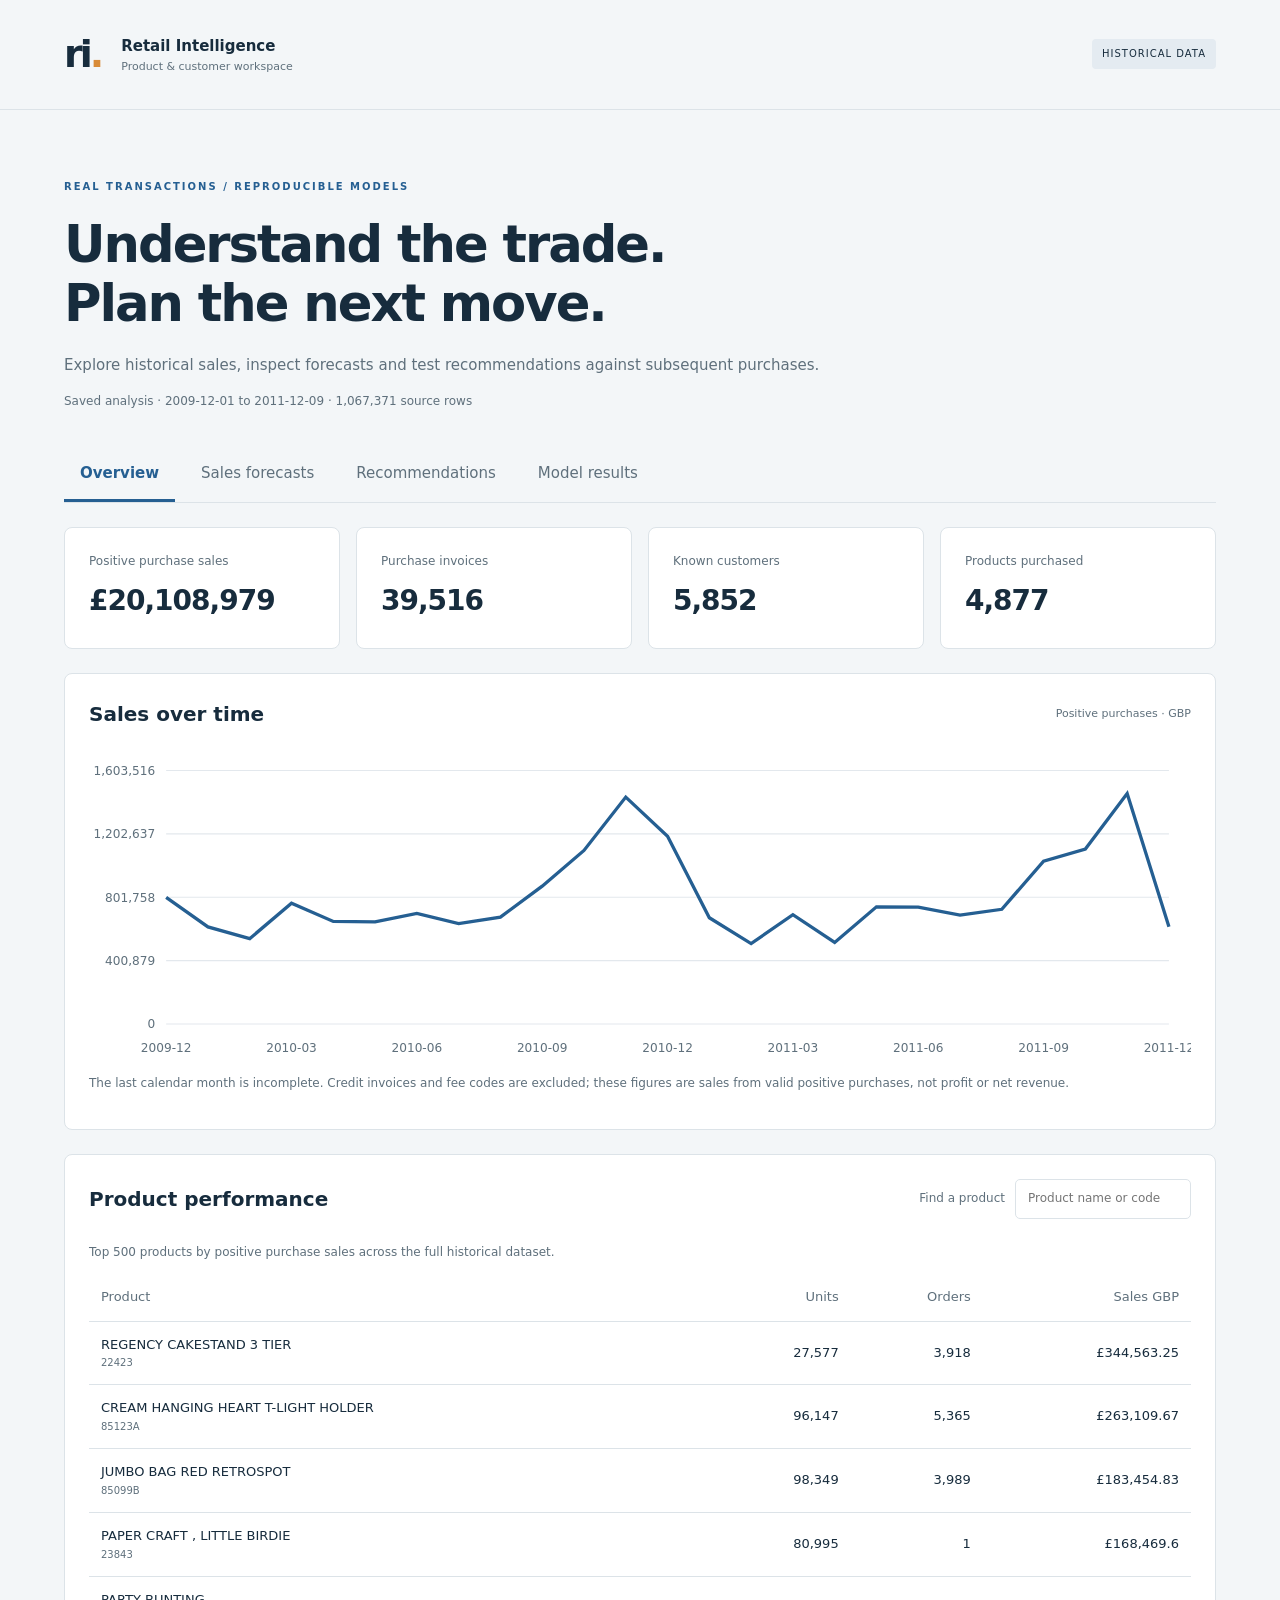
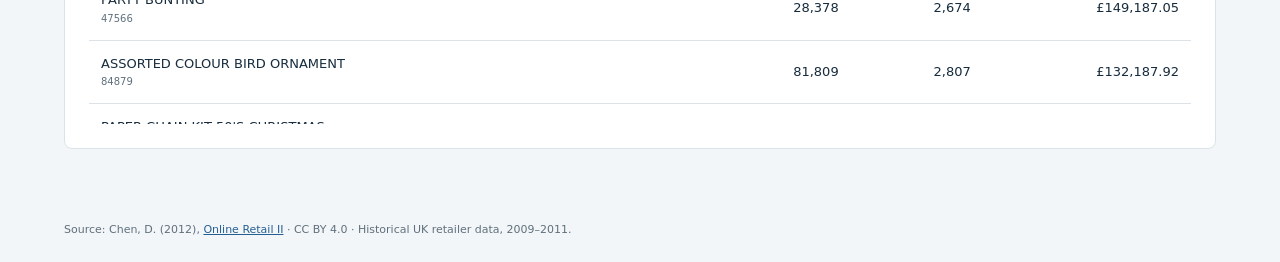
==== retail-intelligence/web/index.html @ d8e41e5b "Add Retail Intelligence source and aggregate dashboard; exclude models and customer examples" ====
<!doctype html>
<html lang="en">
<head>
  <meta charset="utf-8">
  <meta name="viewport" content="width=device-width, initial-scale=1">
  <title>Retail Intelligence</title>
  <link rel="stylesheet" href="assets/style.css">
  <script type="module" src="assets/app.js"></script>
</head>
<body>
  <header>
    <a class="brand" href="#">ri<span>.</span></a>
    <div><strong>Retail Intelligence</strong><small>Product & customer workspace</small></div>
    <span class="badge">HISTORICAL DATA</span>
  </header>
  <main>
    <section class="intro">
      <p class="eyebrow">REAL TRANSACTIONS / REPRODUCIBLE MODELS</p>
      <h1>Understand the trade.<br>Plan the next move.</h1>
      <p>Explore historical sales, inspect forecasts and test recommendations against subsequent purchases.</p>
      <p id="status" role="status">Loading saved analysis…</p>
    </section>
    <nav aria-label="Dashboard sections">
      <button data-tab="overview" aria-pressed="true">Overview</button>
      <button data-tab="forecast" aria-pressed="false">Sales forecasts</button>
      <button data-tab="customers" aria-pressed="false">Recommendations</button>
      <button data-tab="models" aria-pressed="false">Model results</button>
    </nav>
    <section id="overview" class="tab">
      <div id="metrics" class="metrics"></div>
      <article class="panel"><div class="panel-title"><h2>Sales over time</h2><span>Positive purchases · GBP</span></div><div id="sales-chart"></div><p class="note">The last calendar month is incomplete. Credit invoices and fee codes are excluded; these figures are sales from valid positive purchases, not profit or net revenue.</p></article>
      <article class="panel"><div class="panel-title"><h2>Product performance</h2><label>Find a product <input id="search" type="search" placeholder="Product name or code"></label></div><p class="note">Top 500 products by positive purchase sales across the full historical dataset.</p><div class="table-wrap"><table><thead><tr><th>Product</th><th>Units</th><th>Orders</th><th>Sales GBP</th></tr></thead><tbody id="products"></tbody></table></div></article>
    </section>
    <section id="forecast" class="tab" hidden>
      <article class="panel"><div class="panel-title"><div><h2>Four weeks ahead</h2><p id="forecast-scope" class="note"></p></div><label>Product <select id="product"></select></label></div><div id="forecast-chart"></div><div class="legend"><span>● Actual</span><span>━ Selected model</span><span>┄ Baseline</span></div><p class="note">This chart shows untouched holdout results. All four predictions were made from one origin. No uncertainty intervals have been calibrated yet.</p><div id="future"></div></article>
    </section>
    <section id="customers" class="tab" hidden>
      <article class="panel"><div class="panel-title"><div><h2>Next-product discovery</h2><p id="recommendation-scope" class="note"></p></div><label>Customer alias <select id="customer"></select></label></div><p class="note">Anonymised aliases for 200 historical customers. Previously purchased products are excluded. This is an offline historical experiment.</p><div id="recommendations" class="product-grid"></div><div id="customer-note" class="note"></div></article>
    </section>
    <section id="models" class="tab" hidden>
      <article class="panel"><h2>Forecast validation</h2><p class="note">Model selection uses validation MAE. Only the selected model is evaluated on the final test period, alongside the baseline.</p><div id="forecast-results"></div></article>
      <article class="panel"><h2>Recommendation evaluation</h2><div id="recommendation-results"></div></article>
      <article class="panel"><h2>Data quality</h2><div id="audit"></div></article>
    </section>
  </main>
  <footer>Source: Chen, D. (2012), <a href="https://doi.org/10.24432/C5CG6D">Online Retail II</a> · CC BY 4.0 · Historical UK retailer data, 2009–2011.</footer>
  <noscript>Enable JavaScript to explore the saved results.</noscript>
</body>
</html>
---- retail-intelligence/web/assets/style.css ----
:root {
  --ink: #172c3d;
  --muted: #5f707c;
  --blue: #255f92;
  --line: #dce3e8;
  --paper: #f3f6f8;
}

* {
  box-sizing: border-box;
}

body {
  margin: 0;
  background: var(--paper);
  color: var(--ink);
  font: 15px/1.6 system-ui, sans-serif;
}

header,
main,
footer {
  max-width: 1320px;
  margin: auto;
  padding: 24px 5%;
}

header {
  display: flex;
  align-items: center;
  gap: 20px;
  border-bottom: 1px solid var(--line);
}

.brand {
  font-size: 38px;
  font-weight: 800;
  letter-spacing: -3px;
  text-decoration: none;
  color: var(--ink);
}

.brand span {
  color: #d88b38;
}

small {
  display: block;
  color: var(--muted);
  font-size: 11px;
}

.badge {
  margin-left: auto;
  font-size: 10px;
  letter-spacing: 1px;
  padding: 7px 10px;
  background: #e4ebf1;
  border-radius: 4px;
}

.intro {
  padding: 35px 0 24px;
  max-width: 800px;
}

.eyebrow {
  font-size: 10px;
  letter-spacing: 2px;
  color: var(--blue);
  font-weight: 700;
}

h1 {
  font-size: clamp(32px, 4vw, 52px);
  line-height: 1.15;
  letter-spacing: -2px;
  margin: 20px 0;
}

h2 {
  font-size: 20px;
  margin: 0;
}

p {
  color: var(--muted);
}

nav {
  display: flex;
  gap: 10px;
  border-bottom: 1px solid var(--line);
  margin-bottom: 24px;
  overflow-x: auto;
}

button,
input,
select {
  font: inherit;
}

button {
  border: 0;
  background: transparent;
  color: var(--muted);
  padding: 14px 16px;
  cursor: pointer;
  white-space: nowrap;
  border-bottom: 3px solid transparent;
}

button[aria-pressed=true] {
  color: var(--blue);
  border-color: var(--blue);
  font-weight: 600;
}

.metrics {
  display: grid;
  grid-template-columns: repeat(4, 1fr);
  gap: 16px;
  margin-bottom: 24px;
}

.metric,
.panel {
  background: white;
  border: 1px solid var(--line);
  border-radius: 8px;
  padding: 24px;
}

.metric span {
  display: block;
  color: var(--muted);
  font-size: 12px;
}

.metric strong {
  display: block;
  font-size: 28px;
  letter-spacing: -1px;
  margin-top: 8px;
}

.panel {
  margin-bottom: 24px;
}

.panel-title {
  display: flex;
  align-items: center;
  justify-content: space-between;
  gap: 24px;
  margin-bottom: 24px;
}

.panel-title>span {
  font-size: 11px;
  color: var(--muted);
}

label {
  font-size: 12px;
  color: var(--muted);
  display: flex;
  align-items: center;
  gap: 10px;
}

input,
select {
  padding: 9px 12px;
  border: 1px solid var(--line);
  border-radius: 5px;
  max-width: 300px;
  background: white;
  color: var(--ink);
}

.note {
  font-size: 12px;
  color: var(--muted);
}

svg {
  width: 100%;
  display: block;
}

svg text {
  font-size: 11px;
  fill: var(--muted);
}

.table-wrap {
  overflow: auto;
  max-height: 450px;
}

table {
  width: 100%;
  border-collapse: collapse;
  font-size: 13px;
}

th,
td {
  text-align: right;
  padding: 13px 12px;
  border-bottom: 1px solid var(--line);
  font-variant-numeric: tabular-nums;
}

th:first-child,
td:first-child {
  text-align: left;
}

th {
  color: var(--muted);
  font-weight: 500;
}

td small {
  font-size: 10px;
}

.product-grid {
  display: grid;
  grid-template-columns: repeat(3, 1fr);
  gap: 15px;
}

.product-card {
  border: 1px solid var(--line);
  border-radius: 6px;
  padding: 18px;
}

.product-card .rank {
  color: var(--blue);
  font-size: 12px;
}

.product-card h3 {
  font-size: 14px;
  margin: 10px 0;
}

.match {
  color: #27704d;
  font-size: 11px;
}

.legend {
  display: flex;
  gap: 25px;
  color: var(--blue);
  font-size: 12px;
}

#status {
  font-size: 12px;
}

footer {
  font-size: 11px;
  color: var(--muted);
}

a {
  color: var(--blue);
}

:focus-visible {
  outline: 3px solid #cc8d37;
  outline-offset: 3px;
}

[hidden] {
  display: none !important;
}

@media (max-width: 760px) {
  .metrics {
    grid-template-columns: 1fr 1fr;
  }

  .product-grid {
    grid-template-columns: 1fr 1fr;
  }

  .panel-title {
    align-items: start;
    flex-direction: column;
  }

  label {
    flex-wrap: wrap;
  }

  input,
  select {
    max-width: 100%;
  }

  .badge {
    display: none;
  }

  .panel {
    padding: 18px;
  }
}

@media (max-width: 450px) {
  .product-grid {
    grid-template-columns: 1fr;
  }

  .metric strong {
    font-size: 23px;
  }
}
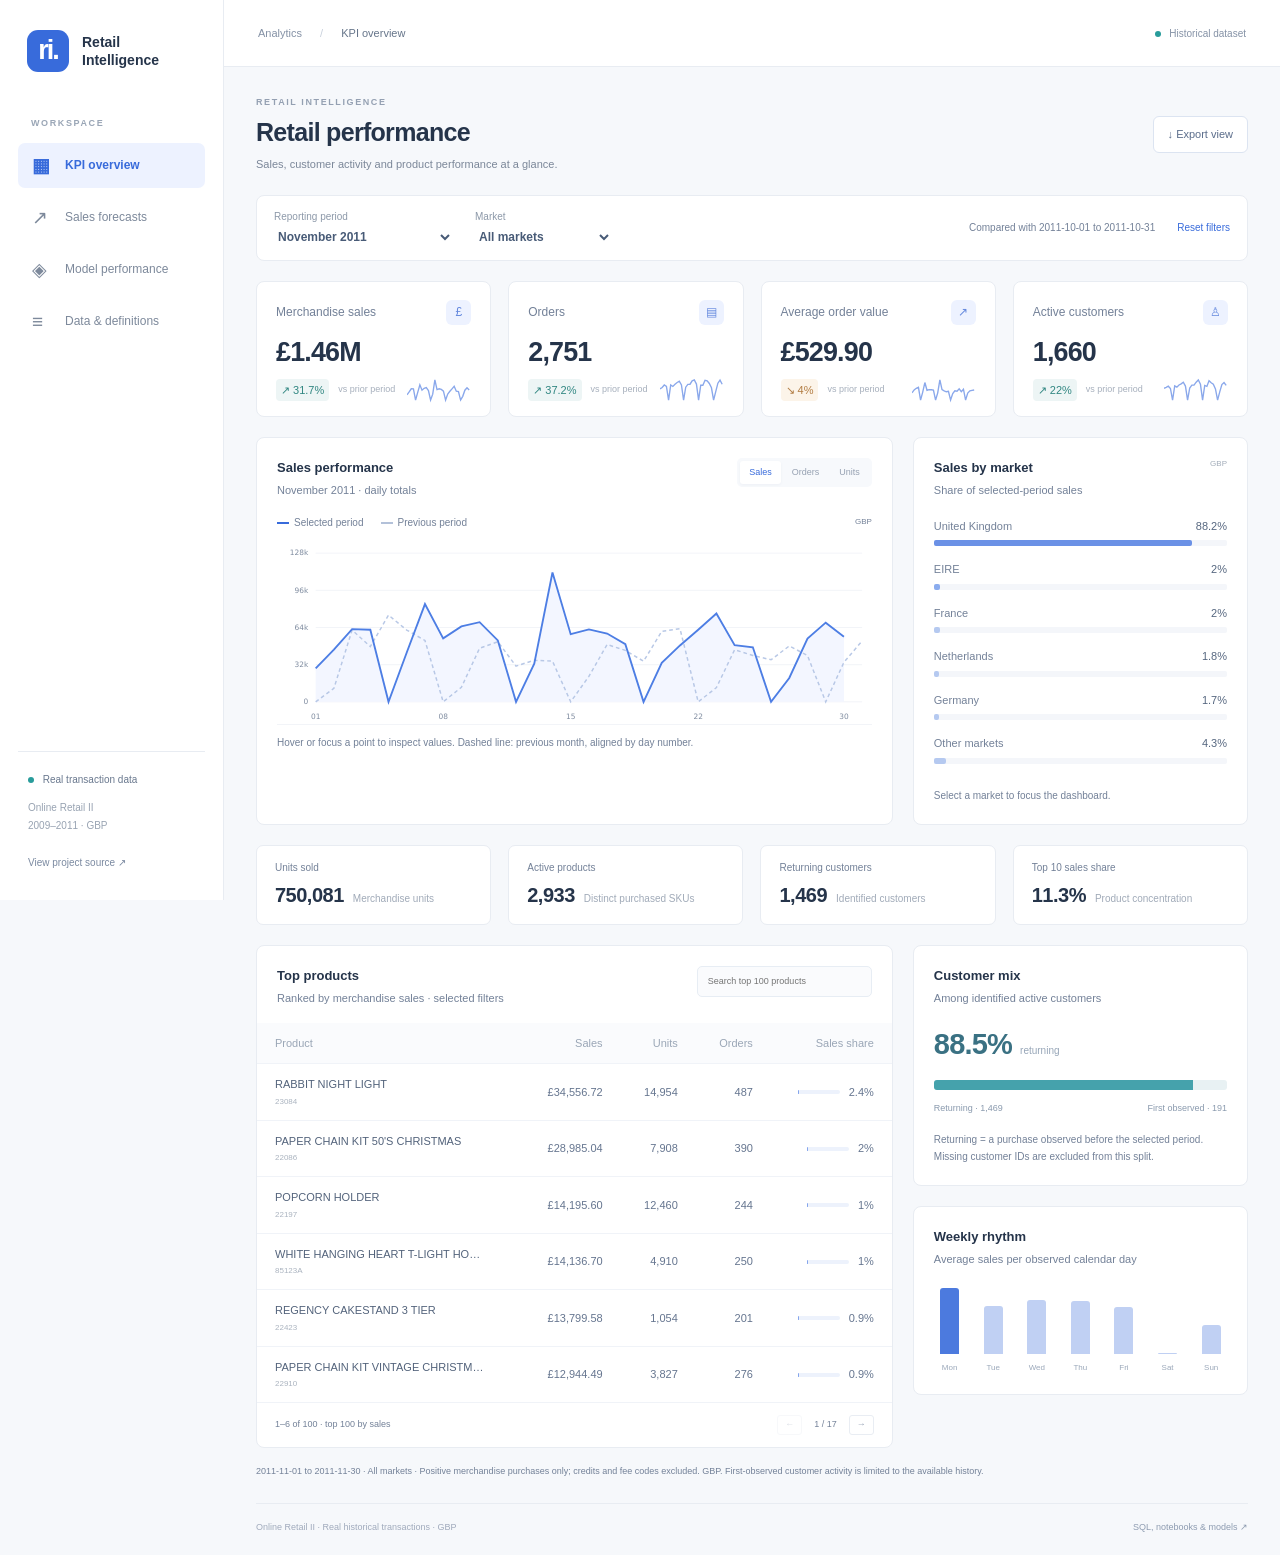
==== commit b61e0ee9: "Redesign retail dashboard around KPIs and filtered period comparisons" ====
--- a/retail-intelligence/web/index.html
+++ b/retail-intelligence/web/index.html
@@ -3,47 +3,46 @@
 <head>
   <meta charset="utf-8">
   <meta name="viewport" content="width=device-width, initial-scale=1">
-  <title>Retail Intelligence</title>
+  <title>Retail Intelligence | KPI dashboard</title>
+  <meta name="description" content="Retail performance dashboard with sales KPIs, period comparisons, market breakdowns and model evaluation.">
   <link rel="stylesheet" href="assets/style.css">
   <script type="module" src="assets/app.js"></script>
 </head>
 <body>
-  <header>
-    <a class="brand" href="#">ri<span>.</span></a>
-    <div><strong>Retail Intelligence</strong><small>Product & customer workspace</small></div>
-    <span class="badge">HISTORICAL DATA</span>
-  </header>
-  <main>
-    <section class="intro">
-      <p class="eyebrow">REAL TRANSACTIONS / REPRODUCIBLE MODELS</p>
-      <h1>Understand the trade.<br>Plan the next move.</h1>
-      <p>Explore historical sales, inspect forecasts and test recommendations against subsequent purchases.</p>
-      <p id="status" role="status">Loading saved analysis…</p>
-    </section>
-    <nav aria-label="Dashboard sections">
-      <button data-tab="overview" aria-pressed="true">Overview</button>
-      <button data-tab="forecast" aria-pressed="false">Sales forecasts</button>
-      <button data-tab="customers" aria-pressed="false">Recommendations</button>
-      <button data-tab="models" aria-pressed="false">Model results</button>
+  <a class="skip" href="#main">Skip to dashboard</a>
+  <aside class="sidebar">
+    <a class="brand" href="./"><span class="brand-mark">ri.</span><span>Retail<br>Intelligence</span></a>
+    <p class="nav-label">WORKSPACE</p>
+    <nav aria-label="Workspace">
+      <button data-view="overview" aria-pressed="true"><span aria-hidden="true">▦</span> KPI overview</button>
+      <button data-view="forecast" aria-pressed="false"><span aria-hidden="true">↗</span> Sales forecasts</button>
+      <button data-view="models" aria-pressed="false"><span aria-hidden="true">◈</span> Model performance</button>
+      <button data-view="source" aria-pressed="false"><span aria-hidden="true">≡</span> Data & definitions</button>
     </nav>
-    <section id="overview" class="tab">
-      <div id="metrics" class="metrics"></div>
-      <article class="panel"><div class="panel-title"><h2>Sales over time</h2><span>Positive purchases · GBP</span></div><div id="sales-chart"></div><p class="note">The last calendar month is incomplete. Credit invoices and fee codes are excluded; these figures are sales from valid positive purchases, not profit or net revenue.</p></article>
-      <article class="panel"><div class="panel-title"><h2>Product performance</h2><label>Find a product <input id="search" type="search" placeholder="Product name or code"></label></div><p class="note">Top 500 products by positive purchase sales across the full historical dataset.</p><div class="table-wrap"><table><thead><tr><th>Product</th><th>Units</th><th>Orders</th><th>Sales GBP</th></tr></thead><tbody id="products"></tbody></table></div></article>
-    </section>
-    <section id="forecast" class="tab" hidden>
-      <article class="panel"><div class="panel-title"><div><h2>Four weeks ahead</h2><p id="forecast-scope" class="note"></p></div><label>Product <select id="product"></select></label></div><div id="forecast-chart"></div><div class="legend"><span>● Actual</span><span>━ Selected model</span><span>┄ Baseline</span></div><p class="note">This chart shows untouched holdout results. All four predictions were made from one origin. No uncertainty intervals have been calibrated yet.</p><div id="future"></div></article>
-    </section>
-    <section id="customers" class="tab" hidden>
-      <article class="panel"><div class="panel-title"><div><h2>Next-product discovery</h2><p id="recommendation-scope" class="note"></p></div><label>Customer alias <select id="customer"></select></label></div><p class="note">Anonymised aliases for 200 historical customers. Previously purchased products are excluded. This is an offline historical experiment.</p><div id="recommendations" class="product-grid"></div><div id="customer-note" class="note"></div></article>
-    </section>
-    <section id="models" class="tab" hidden>
-      <article class="panel"><h2>Forecast validation</h2><p class="note">Model selection uses validation MAE. Only the selected model is evaluated on the final test period, alongside the baseline.</p><div id="forecast-results"></div></article>
-      <article class="panel"><h2>Recommendation evaluation</h2><div id="recommendation-results"></div></article>
-      <article class="panel"><h2>Data quality</h2><div id="audit"></div></article>
-    </section>
-  </main>
-  <footer>Source: Chen, D. (2012), <a href="https://doi.org/10.24432/C5CG6D">Online Retail II</a> · CC BY 4.0 · Historical UK retailer data, 2009–2011.</footer>
-  <noscript>Enable JavaScript to explore the saved results.</noscript>
+    <div class="sidebar-bottom"><span class="source-dot"></span> Real transaction data<p>Online Retail II<br>2009–2011 · GBP</p><a href="https://github.com/altz211/data-science/tree/main/retail-intelligence">View project source ↗</a></div>
+  </aside>
+  <div class="app-shell">
+    <header class="topbar"><span>Analytics <span class="separator">/</span> <strong id="breadcrumb">KPI overview</strong></span><span class="historical"><i></i> Historical dataset</span></header>
+    <main id="main">
+      <div class="page-heading"><div><p class="eyebrow">RETAIL INTELLIGENCE</p><h1 id="page-title">Retail performance</h1><p id="page-subtitle">Sales, customer activity and product performance at a glance.</p></div><button id="download" class="export-button">↓ Export view</button></div>
+      <section id="overview" class="view">
+        <div class="filter-bar"><label>Reporting period<select id="period" aria-label="Reporting period"></select></label><label>Market<select id="market" aria-label="Market"></select></label><p id="comparison" role="status">Loading KPI results…</p><button id="reset" class="text-button">Reset filters</button></div>
+        <div class="kpi-grid" id="metrics" aria-live="polite"></div>
+        <div class="dashboard-grid">
+          <article class="panel trend-panel"><div class="panel-heading"><div><h2>Sales performance</h2><p id="chart-period"></p></div><div class="segmented" aria-label="Trend metric"><button data-metric="sales_gbp" aria-pressed="true">Sales</button><button data-metric="orders" aria-pressed="false">Orders</button><button data-metric="units" aria-pressed="false">Units</button></div></div><div class="chart-legend"><span class="current-key">Selected period</span><span class="previous-key">Previous period</span><small id="chart-unit"></small></div><div id="trend"></div><div id="chart-detail" class="chart-detail" aria-live="polite">Hover or focus a point to inspect daily values.</div></article>
+          <article class="panel market-panel"><div class="panel-heading"><div><h2>Sales by market</h2><p>Share of selected-period sales</p></div><span class="mini-label">GBP</span></div><div id="market-bars" class="ranked-bars"></div><p class="note">Select a market to focus the dashboard.</p></article>
+          <div class="secondary-grid" id="secondary"></div>
+          <article class="panel product-panel"><div class="panel-heading"><div><h2>Top products</h2><p>Ranked by merchandise sales · selected filters</p></div><label class="search-label"><span class="sr-only">Find a product in the top 100</span><input id="search" type="search" placeholder="Search top 100 products"></label></div><div class="table-wrap"><table><thead><tr><th>Product</th><th>Sales</th><th>Units</th><th>Orders</th><th>Sales share</th></tr></thead><tbody id="products"></tbody></table></div><div class="table-footer"><span id="table-count"></span><div><button id="previous-page" aria-label="Previous product page">←</button><span id="page-number"></span><button id="next-page" aria-label="Next product page">→</button></div></div></article>
+          <div class="right-column"><article class="panel customer-panel"><div class="panel-heading"><div><h2>Customer mix</h2><p>Among identified active customers</p></div></div><div id="customer-mix"></div><p class="note">Returning = a purchase observed before the selected period. Missing customer IDs are excluded from this split.</p></article><article class="panel activity-panel"><div class="panel-heading"><div><h2>Weekly rhythm</h2><p>Average sales per observed calendar day</p></div></div><div id="weekday-bars"></div></article></div>
+        </div>
+        <p class="scope-note" id="scope-note"></p>
+      </section>
+      <section id="forecast" class="view" hidden><article class="panel"><div class="panel-heading"><div><h2>Four weeks ahead</h2><p id="forecast-scope"></p></div><label>Product<select id="product"></select></label></div><div id="forecast-chart"></div><div class="chart-legend"><span>Actual</span><span class="current-key">Selected model</span><span class="previous-key">Baseline</span></div><p class="note">Fixed historical holdout. All four predictions use one forecast origin; point estimates have no calibrated uncertainty interval.</p><div id="future"></div></article></section>
+      <section id="models" class="view" hidden><div class="model-grid"><article class="panel"><h2>Forecast validation & holdout</h2><p class="note">Select on validation MAE, then evaluate once on the final holdout.</p><div id="forecast-results"></div></article><article class="panel"><h2>Recommendation benchmark</h2><div id="recommendation-results"></div></article></div></section>
+      <section id="source" class="view" hidden><article class="panel definitions"><h2>Metric definitions</h2><dl><dt>Merchandise sales</dt><dd>Sum of quantity × unit price in GBP for positive purchases, excluding credit invoices and fee codes. This is not net revenue or profit.</dd><dt>Orders & average order value</dt><dd>Orders are distinct purchase invoice numbers. Average order value is merchandise sales divided by orders, including orders with missing customer IDs.</dd><dt>Active customers</dt><dd>Distinct nonmissing customer IDs purchasing during the selected period and market. Customers are counted directly for each slice, not summed across days.</dd><dt>Returning share</dt><dd>Identified active customers whose first observed purchase predates the reporting period, divided by all identified active customers in that slice. Earlier purchases may be in another market.</dd><dt>Period comparison</dt><dd>Monthly reporting compares with the previous month. Partial final-month reporting compares the same elapsed days. Full months use each month's complete calendar length; no trading-day adjustment. All-history reporting has no prior-period comparison.</dd><dt>Data boundaries</dt><dd>Observations run from 1 December 2009 through 9 December 2011. December 2011 is partial. Margin, stock availability, conversion and budget targets are not available in this dataset.</dd></dl></article><article class="panel"><h2>Data quality & provenance</h2><div id="audit"></div><p class="note">Source: Chen, D. (2012), <a href="https://doi.org/10.24432/C5CG6D">Online Retail II</a>, CC BY 4.0. Original observations remain unchanged; SQL defines the reporting views.</p></article></section>
+      <footer><span>Online Retail II · Real historical transactions · GBP</span><a href="https://github.com/altz211/data-science/tree/main/retail-intelligence">SQL, notebooks & models ↗</a></footer>
+    </main>
+  </div>
+  <noscript>Enable JavaScript to explore the KPI dashboard.</noscript>
 </body>
 </html>
--- a/retail-intelligence/web/assets/style.css
+++ b/retail-intelligence/web/assets/style.css
@@ -1,327 +1,152 @@
 :root {
-  --ink: #172c3d;
-  --muted: #5f707c;
-  --blue: #255f92;
-  --line: #dce3e8;
-  --paper: #f3f6f8;
+  --ink: #25344a;
+  --muted: #7b8799;
+  --blue: #386bdb;
+  --blue-light: #edf2ff;
+  --teal: #289c9b;
+  --amber: #bf7936;
+  --line: #e8ecf2;
+  --canvas: #f6f8fb;
 }
-
-* {
-  box-sizing: border-box;
-}
-
-body {
-  margin: 0;
-  background: var(--paper);
-  color: var(--ink);
-  font: 15px/1.6 system-ui, sans-serif;
-}
-
-header,
-main,
-footer {
-  max-width: 1320px;
-  margin: auto;
-  padding: 24px 5%;
-}
-
-header {
-  display: flex;
-  align-items: center;
-  gap: 20px;
-  border-bottom: 1px solid var(--line);
-}
-
-.brand {
-  font-size: 38px;
-  font-weight: 800;
-  letter-spacing: -3px;
-  text-decoration: none;
-  color: var(--ink);
-}
-
-.brand span {
-  color: #d88b38;
-}
-
-small {
-  display: block;
-  color: var(--muted);
-  font-size: 11px;
-}
-
-.badge {
-  margin-left: auto;
-  font-size: 10px;
-  letter-spacing: 1px;
-  padding: 7px 10px;
-  background: #e4ebf1;
-  border-radius: 4px;
-}
-
-.intro {
-  padding: 35px 0 24px;
-  max-width: 800px;
-}
-
-.eyebrow {
-  font-size: 10px;
-  letter-spacing: 2px;
-  color: var(--blue);
-  font-weight: 700;
-}
-
-h1 {
-  font-size: clamp(32px, 4vw, 52px);
-  line-height: 1.15;
-  letter-spacing: -2px;
-  margin: 20px 0;
-}
-
-h2 {
-  font-size: 20px;
-  margin: 0;
-}
-
-p {
-  color: var(--muted);
-}
-
-nav {
-  display: flex;
-  gap: 10px;
-  border-bottom: 1px solid var(--line);
-  margin-bottom: 24px;
-  overflow-x: auto;
-}
-
-button,
-input,
-select {
-  font: inherit;
-}
-
-button {
-  border: 0;
-  background: transparent;
-  color: var(--muted);
-  padding: 14px 16px;
-  cursor: pointer;
-  white-space: nowrap;
-  border-bottom: 3px solid transparent;
-}
-
-button[aria-pressed=true] {
-  color: var(--blue);
-  border-color: var(--blue);
-  font-weight: 600;
-}
-
-.metrics {
-  display: grid;
-  grid-template-columns: repeat(4, 1fr);
-  gap: 16px;
-  margin-bottom: 24px;
-}
-
-.metric,
-.panel {
-  background: white;
-  border: 1px solid var(--line);
-  border-radius: 8px;
-  padding: 24px;
-}
-
-.metric span {
-  display: block;
-  color: var(--muted);
-  font-size: 12px;
-}
-
-.metric strong {
-  display: block;
-  font-size: 28px;
-  letter-spacing: -1px;
-  margin-top: 8px;
-}
-
-.panel {
-  margin-bottom: 24px;
-}
-
-.panel-title {
-  display: flex;
-  align-items: center;
-  justify-content: space-between;
-  gap: 24px;
-  margin-bottom: 24px;
-}
-
-.panel-title>span {
-  font-size: 11px;
-  color: var(--muted);
-}
-
-label {
-  font-size: 12px;
-  color: var(--muted);
-  display: flex;
-  align-items: center;
-  gap: 10px;
-}
-
-input,
-select {
-  padding: 9px 12px;
-  border: 1px solid var(--line);
-  border-radius: 5px;
-  max-width: 300px;
-  background: white;
-  color: var(--ink);
-}
-
-.note {
-  font-size: 12px;
-  color: var(--muted);
-}
-
-svg {
-  width: 100%;
-  display: block;
-}
-
-svg text {
-  font-size: 11px;
-  fill: var(--muted);
-}
-
-.table-wrap {
-  overflow: auto;
-  max-height: 450px;
-}
-
-table {
-  width: 100%;
-  border-collapse: collapse;
-  font-size: 13px;
-}
-
-th,
-td {
-  text-align: right;
-  padding: 13px 12px;
-  border-bottom: 1px solid var(--line);
-  font-variant-numeric: tabular-nums;
-}
-
-th:first-child,
-td:first-child {
-  text-align: left;
-}
-
-th {
-  color: var(--muted);
-  font-weight: 500;
-}
-
-td small {
-  font-size: 10px;
-}
-
-.product-grid {
-  display: grid;
-  grid-template-columns: repeat(3, 1fr);
-  gap: 15px;
-}
-
-.product-card {
-  border: 1px solid var(--line);
-  border-radius: 6px;
-  padding: 18px;
-}
-
-.product-card .rank {
-  color: var(--blue);
-  font-size: 12px;
-}
-
-.product-card h3 {
-  font-size: 14px;
-  margin: 10px 0;
-}
-
-.match {
-  color: #27704d;
-  font-size: 11px;
-}
-
-.legend {
-  display: flex;
-  gap: 25px;
-  color: var(--blue);
-  font-size: 12px;
-}
-
-#status {
-  font-size: 12px;
-}
-
-footer {
-  font-size: 11px;
-  color: var(--muted);
-}
-
-a {
-  color: var(--blue);
-}
-
-:focus-visible {
-  outline: 3px solid #cc8d37;
-  outline-offset: 3px;
-}
-
-[hidden] {
-  display: none !important;
-}
-
-@media (max-width: 760px) {
-  .metrics {
-    grid-template-columns: 1fr 1fr;
-  }
-
-  .product-grid {
-    grid-template-columns: 1fr 1fr;
-  }
-
-  .panel-title {
-    align-items: start;
-    flex-direction: column;
-  }
-
-  label {
-    flex-wrap: wrap;
-  }
-
-  input,
-  select {
-    max-width: 100%;
-  }
-
-  .badge {
-    display: none;
-  }
-
-  .panel {
-    padding: 18px;
-  }
-}
-
-@media (max-width: 450px) {
-  .product-grid {
-    grid-template-columns: 1fr;
-  }
-
-  .metric strong {
-    font-size: 23px;
-  }
-}
+* { box-sizing: border-box; }
+body { margin: 0; color: var(--ink); background: var(--canvas); font: 13px/1.5 Inter, -apple-system, BlinkMacSystemFont, 'Segoe UI', sans-serif; }
+button, input, select { font: inherit; }
+button, select { cursor: pointer; }
+button { border: 0; }
+a { color: var(--blue); text-underline-offset: 3px; }
+button:disabled { opacity: .35; cursor: default; }
+:focus-visible { outline: 3px solid #b8c9f5; outline-offset: 3px; }
+[hidden] { display: none !important; }
+.sidebar { position: fixed; inset: 0 auto 0 0; width: 224px; background: #fff; border-right: 1px solid var(--line); padding: 30px 18px; display: flex; flex-direction: column; z-index: 5; }
+.brand { display: flex; gap: 13px; align-items: center; text-decoration: none; color: var(--ink); font-weight: 650; font-size: 14px; line-height: 1.3; padding: 0 9px; }
+.brand-mark { display: grid; place-items: center; background: var(--blue); color: white; width: 42px; height: 42px; border-radius: 11px; font-size: 27px; letter-spacing: -2px; }
+.nav-label { margin: 45px 13px 12px; font-size: 9px; letter-spacing: 1.6px; color: #9aa6b6; font-weight: 600; }
+nav { display: grid; gap: 7px; }
+nav button { display: flex; gap: 13px; align-items: center; background: transparent; color: #7d899b; padding: 13px 14px; border-radius: 7px; text-align: left; font-size: 12px; }
+nav button span { font-size: 19px; width: 20px; line-height: 1; }
+nav button:hover { background: #f7f9fd; }
+nav button[aria-pressed=true] { color: var(--blue); background: var(--blue-light); font-weight: 650; }
+.sidebar-bottom { margin-top: auto; padding: 20px 10px 0; color: #69788e; font-size: 10px; border-top: 1px solid var(--line); }
+.sidebar-bottom p { margin: 12px 0 20px; color: #98a3b2; line-height: 1.8; }
+.sidebar-bottom a { color: #7b8aa1; text-decoration: none; }
+.source-dot, .historical i { display: inline-block; width: 6px; height: 6px; border-radius: 50%; background: var(--teal); margin-right: 6px; }
+.app-shell { margin-left: 224px; }
+.topbar { height: 67px; background: white; border-bottom: 1px solid var(--line); padding: 0 34px; display: flex; justify-content: space-between; align-items: center; color: #8592a6; font-size: 11px; }
+.topbar strong { color: #66758a; font-weight: 500; }
+.separator { margin: 0 15px; color: #c8d0dc; }
+.historical { font-size: 10px; }
+main { padding: 29px 32px 20px; max-width: 1700px; margin: auto; }
+.page-heading { display: flex; justify-content: space-between; align-items: center; gap: 20px; margin-bottom: 22px; }
+.eyebrow { margin: 0 0 4px; font-size: 9px; color: #94a0b2; font-weight: 600; letter-spacing: 1.6px; }
+h1 { font-size: 25px; letter-spacing: -.7px; font-weight: 650; margin: 0 0 5px; }
+.page-heading p:last-child { font-size: 11px; color: var(--muted); margin: 0; }
+h2 { font-size: 13px; font-weight: 650; margin: 0; }
+h3 { font-size: 12px; font-weight: 600; margin: 22px 0 12px; }
+p { margin-top: 0; }
+.export-button { border: 1px solid #dce4f1; background: white; color: #5b6d8b; padding: 9px 14px; border-radius: 6px; font-size: 11px; white-space: nowrap; }
+.export-button:hover { border-color: var(--blue); color: var(--blue); }
+.filter-bar { display: flex; align-items: center; gap: 22px; background: white; border: 1px solid var(--line); border-radius: 8px; padding: 13px 17px; margin-bottom: 20px; }
+label { color: #8d99a9; font-size: 9px; display: flex; flex-direction: column; gap: 3px; }
+select { border: 0; color: #485b77; background: transparent; padding: 2px 24px 2px 0; font-size: 11px; font-weight: 550; max-width: 280px; }
+.filter-bar p { margin: 0 0 0 auto; max-width: 300px; color: #9aa4b3; font-size: 9px; text-align: right; }
+.text-button { color: var(--blue); background: transparent; font-size: 10px; padding: 8px 0; white-space: nowrap; }
+.kpi-grid { display: grid; grid-template-columns: repeat(4, minmax(0,1fr)); gap: 17px; margin-bottom: 20px; }
+.kpi-card { background: white; border: 1px solid var(--line); border-radius: 8px; padding: 18px 19px 13px; min-width: 0; }
+.kpi-top { display: flex; justify-content: space-between; align-items: center; color: #8794a8; font-size: 10px; }
+.kpi-icon { font-size: 12px; background: var(--blue-light); color: #6589de; display: grid; place-items: center; width: 25px; height: 25px; border-radius: 6px; }
+.kpi-value { font-size: clamp(22px, 2.1vw, 31px); letter-spacing: -.8px; font-weight: 650; line-height: 1.2; margin: 11px 0 9px; }
+.kpi-bottom { display: flex; gap: 9px; align-items: center; min-height: 26px; }
+.delta { font-size: 9px; background: #edf5f5; color: #308681; padding: 3px 5px; border-radius: 4px; white-space: nowrap; }
+.delta.negative { color: #b17b41; background: #fcf4e9; }
+.delta.neutral { color: #929baa; background: #f6f8fb; }
+.delta-label { font-size: 8px; color: #a6afbc; }
+.sparkline { margin-left: auto; width: 64px; height: 26px; }
+.dashboard-grid { display: grid; grid-template-columns: minmax(0, 1.9fr) minmax(260px, 1fr); gap: 20px; }
+.panel { border: 1px solid var(--line); border-radius: 8px; background: #fff; padding: 20px; min-width: 0; }
+.panel-heading { display: flex; align-items: start; justify-content: space-between; gap: 15px; margin-bottom: 16px; }
+.panel-heading p { color: #9ba5b3; font-size: 9px; margin: 5px 0 0; }
+.mini-label { font-size: 8px; color: #a2acb9; }
+.segmented { display: flex; gap: 2px; background: #f7f9fc; padding: 3px; border-radius: 5px; }
+.segmented button { background: transparent; color: #96a1b2; font-size: 9px; border-radius: 3px; padding: 5px 9px; }
+.segmented button[aria-pressed=true] { background: white; color: var(--blue); box-shadow: 0 1px 3px #2f42600c; }
+.chart-legend { display: flex; align-items: center; gap: 17px; font-size: 8px; color: #91a0b3; margin-bottom: 12px; }
+.chart-legend span:before { content: ''; display: inline-block; height: 2px; width: 12px; background: #293c59; vertical-align: middle; margin-right: 5px; }
+.chart-legend .current-key:before { background: var(--blue); }
+.chart-legend .previous-key:before { background: #b3c1d9; }
+.chart-legend small { margin-left: auto; font-size: 8px; }
+svg { width: 100%; display: block; }
+svg text { font: 10px system-ui,sans-serif; fill: #a2adbd; }
+.chart-detail { padding-top: 10px; color: #8898ae; font-size: 9px; min-height: 28px; border-top: 1px solid #f2f4f8; }
+.ranked-bars { display: grid; gap: 15px; padding: 3px 0 8px; }
+.market-row { background: none; padding: 0; text-align: left; width: 100%; }
+.market-row:hover .bar-fill { background: #2457bd; }
+.market-label { display: flex; justify-content: space-between; gap: 10px; font-size: 10px; color: #7c899c; margin-bottom: 6px; }
+.market-label strong { font-weight: 500; color: #55667f; }
+.bar-track { height: 6px; background: #f4f6fa; border-radius: 2px; }
+.bar-fill { height: 100%; background: #6b91e6; border-radius: 2px; }
+.market-row:nth-child(2) .bar-fill { background: #8bacee; }
+.market-row:nth-child(n+3) .bar-fill { background: #b5c9f0; }
+.note { color: #97a2b2; font-size: 10px; line-height: 1.7; margin: 15px 0 0; }
+.secondary-grid { grid-column: 1/-1; display: grid; grid-template-columns: repeat(4,1fr); gap: 17px; }
+.secondary-card { border: 1px solid var(--line); background: #fff; border-radius: 7px; padding: 14px 18px; }
+.secondary-card span { display: block; font-size: 9px; color: #98a3b3; }
+.secondary-card strong { font-size: 20px; font-weight: 600; display: inline-block; margin: 5px 0 0; letter-spacing: -.5px; }
+.secondary-card small { color: #a0aab8; font-size: 9px; margin-left: 9px; }
+.product-panel { padding: 20px 0 0; align-self: start; }
+.product-panel .panel-heading { padding: 0 20px; }
+.search-label input { font-size: 9px; color: #63748c; border: 1px solid #e7edf4; border-radius: 5px; padding: 8px 10px; width: 175px; background: #fafbfd; }
+.table-wrap { overflow-x: auto; }
+table { width: 100%; border-collapse: collapse; text-align: right; font-size: 10px; }
+th { font-weight: 500; color: #9aa6b6; background: #fafbfd; font-size: 9px; }
+th,td { padding: 12px 18px; border-bottom: 1px solid #f0f3f8; font-variant-numeric: tabular-nums; white-space: nowrap; }
+th:first-child,td:first-child { text-align: left; }
+td { color: #65758f; }
+td:first-child { color: #53637b; white-space: normal; max-width: 250px; }
+td small { color: #aab3bf; display: block; font-size: 8px; margin-top: 3px; }
+.product-name { display: block; max-width: 210px; overflow: hidden; text-overflow: ellipsis; white-space: nowrap; font-size: 9px; }
+.share-cell { display: flex; gap: 9px; align-items: center; justify-content: end; }
+.share-cell i { display: block; height: 4px; width: 42px; background: #edf2fc; border-radius: 2px; }
+.share-cell b { display: block; height: 4px; background: #85a5ec; border-radius: 2px; }
+.table-footer { display: flex; justify-content: space-between; padding: 12px 18px; align-items: center; font-size: 9px; color: #a2adbc; }
+.table-footer div { display: flex; align-items: center; gap: 12px; }
+.table-footer button { color: #8e9bb0; border: 1px solid #e9edf3; border-radius: 3px; background: white; padding: 2px 7px; }
+.right-column { display: grid; gap: 20px; align-self: start; }
+.mix-number { display: flex; align-items: baseline; gap: 8px; margin: 8px 0 14px; }
+.mix-number strong { font-size: 29px; font-weight: 600; color: #3a7183; letter-spacing: -.8px; }
+.mix-number span { color: #97a6b8; font-size: 10px; }
+.mix-track { height: 10px; border-radius: 3px; background: #e8f1f3; overflow: hidden; }
+.mix-track i { height: 100%; display: block; background: #45a2ac; }
+.mix-labels { display: flex; justify-content: space-between; color: #8a9aae; font-size: 9px; margin-top: 12px; }
+.weekdays { display: flex; align-items: end; gap: 12px; height: 90px; padding-top: 12px; }
+.weekday { flex: 1; min-width: 0; text-align: center; font-size: 8px; color: #9ba8ba; }
+.weekday i { display: block; max-width: 19px; margin: auto auto 8px; background: #c0d0f3; border-radius: 3px 3px 0 0; }
+.weekday.peak i { background: #4c7ade; }
+.scope-note { margin: 17px 0 0; color: #a0aab8; font-size: 9px; }
+.model-grid { display: grid; gap: 20px; }
+.definitions dl { max-width: 950px; font-size: 12px; }
+dt { margin: 20px 0 7px; font-weight: 600; }
+dd { color: #8190a5; margin-left: 0; line-height: 1.8; }
+#source .panel { margin-bottom: 20px; }
+footer { display: flex; justify-content: space-between; gap: 15px; margin-top: 25px; padding: 17px 0 0; border-top: 1px solid var(--line); font-size: 9px; color: #a0aabc; }
+footer a { text-decoration: none; color: #8d9bb0; }
+.skip { position: absolute; top: -60px; left: 15px; padding: 10px; z-index: 20; background: #fff; }
+.skip:focus { top: 10px; }
+.sr-only { position: absolute; width: 1px; height: 1px; padding: 0; overflow: hidden; clip: rect(0,0,0,0); white-space: nowrap; border: 0; }
+@media(min-width:1500px) { body { font-size: 14px; } h2 { font-size: 15px; } .kpi-top { font-size: 12px; } .market-label { font-size: 12px; } .panel-heading p { font-size: 11px; } th,td { font-size: 12px; } .product-name { font-size: 11px; } }
+@media(max-width:1100px) { .sidebar { width: 190px; padding: 25px 12px; } .app-shell { margin-left: 190px; } main { padding: 25px 20px; } .dashboard-grid { grid-template-columns: minmax(0,1.7fr) minmax(240px,1fr); gap: 15px; } .panel { padding: 16px; } .kpi-grid { gap: 12px; } .kpi-card { padding: 15px 12px; } .sparkline { display: none; } .filter-bar { gap: 15px; } .product-panel .panel-heading { flex-wrap: wrap; } .segmented button { padding: 5px 6px; } }
+@media(max-width:900px) { .sidebar { width: 68px; padding: 22px 8px; } .brand { padding: 0 4px; } .brand>span:last-child,.nav-label,.sidebar-bottom { display: none; } nav { margin-top: 35px; } nav button { font-size: 0; padding: 14px 16px; } nav button span { font-size: 20px; } .app-shell { margin-left: 68px; } .dashboard-grid { grid-template-columns: 1fr; } .secondary-grid { grid-column: auto; } .right-column { grid-template-columns: 1fr 1fr; } .filter-bar p { max-width: 200px; } .topbar { padding: 0 20px; } }
+@media(max-width:600px) { main { padding: 23px 14px; } .kpi-grid { grid-template-columns: 1fr 1fr; } .secondary-grid { grid-template-columns: 1fr 1fr; gap: 12px; } .right-column { grid-template-columns: 1fr; } .page-heading { align-items: start; } .export-button { font-size: 9px; padding: 8px; } h1 { font-size: 22px; } .page-heading p:last-child { font-size: 10px; } .filter-bar { flex-wrap: wrap; gap: 14px; } .filter-bar p { text-align: left; margin: 0; max-width: none; flex: 1 1 65%; } .filter-bar label { flex: 1 1 40%; } .filter-bar select { max-width: 140px; font-size: 10px; } .panel-heading { flex-wrap: wrap; } .topbar .historical { font-size: 0; } .sidebar { width: 54px; padding: 20px 5px; } .app-shell { margin-left: 54px; } .brand-mark { height: 36px; width: 36px; font-size: 23px; } .brand { padding: 0 4px; } nav button { padding: 14px 12px; } footer { flex-wrap: wrap; } .trend-panel { padding: 15px 12px; } .segmented { margin-left: auto; } }
+/* Keep dashboard labels readable at normal browser zoom. */
+.kpi-top { font-size: 12px; }
+.delta { font-size: 11px; }
+.delta-label { font-size: 9px; }
+.panel-heading p, .market-label { font-size: 11px; }
+.chart-legend, .chart-detail { font-size: 10px; }
+.filter-bar label { font-size: 10px; }
+.filter-bar select { font-size: 12px; }
+.filter-bar p { font-size: 10px; }
+.product-name, th, td { font-size: 11px; }
+.secondary-card span, .secondary-card small { font-size: 10px; }
+.kpi-top, .panel-heading p, .market-label, .chart-legend, .chart-detail, .secondary-card span, .scope-note, .note, .table-footer, .filter-bar p { color: #738198; }
+svg text { fill: #7e8b9f; }
+.market-row:disabled { opacity: 1; }
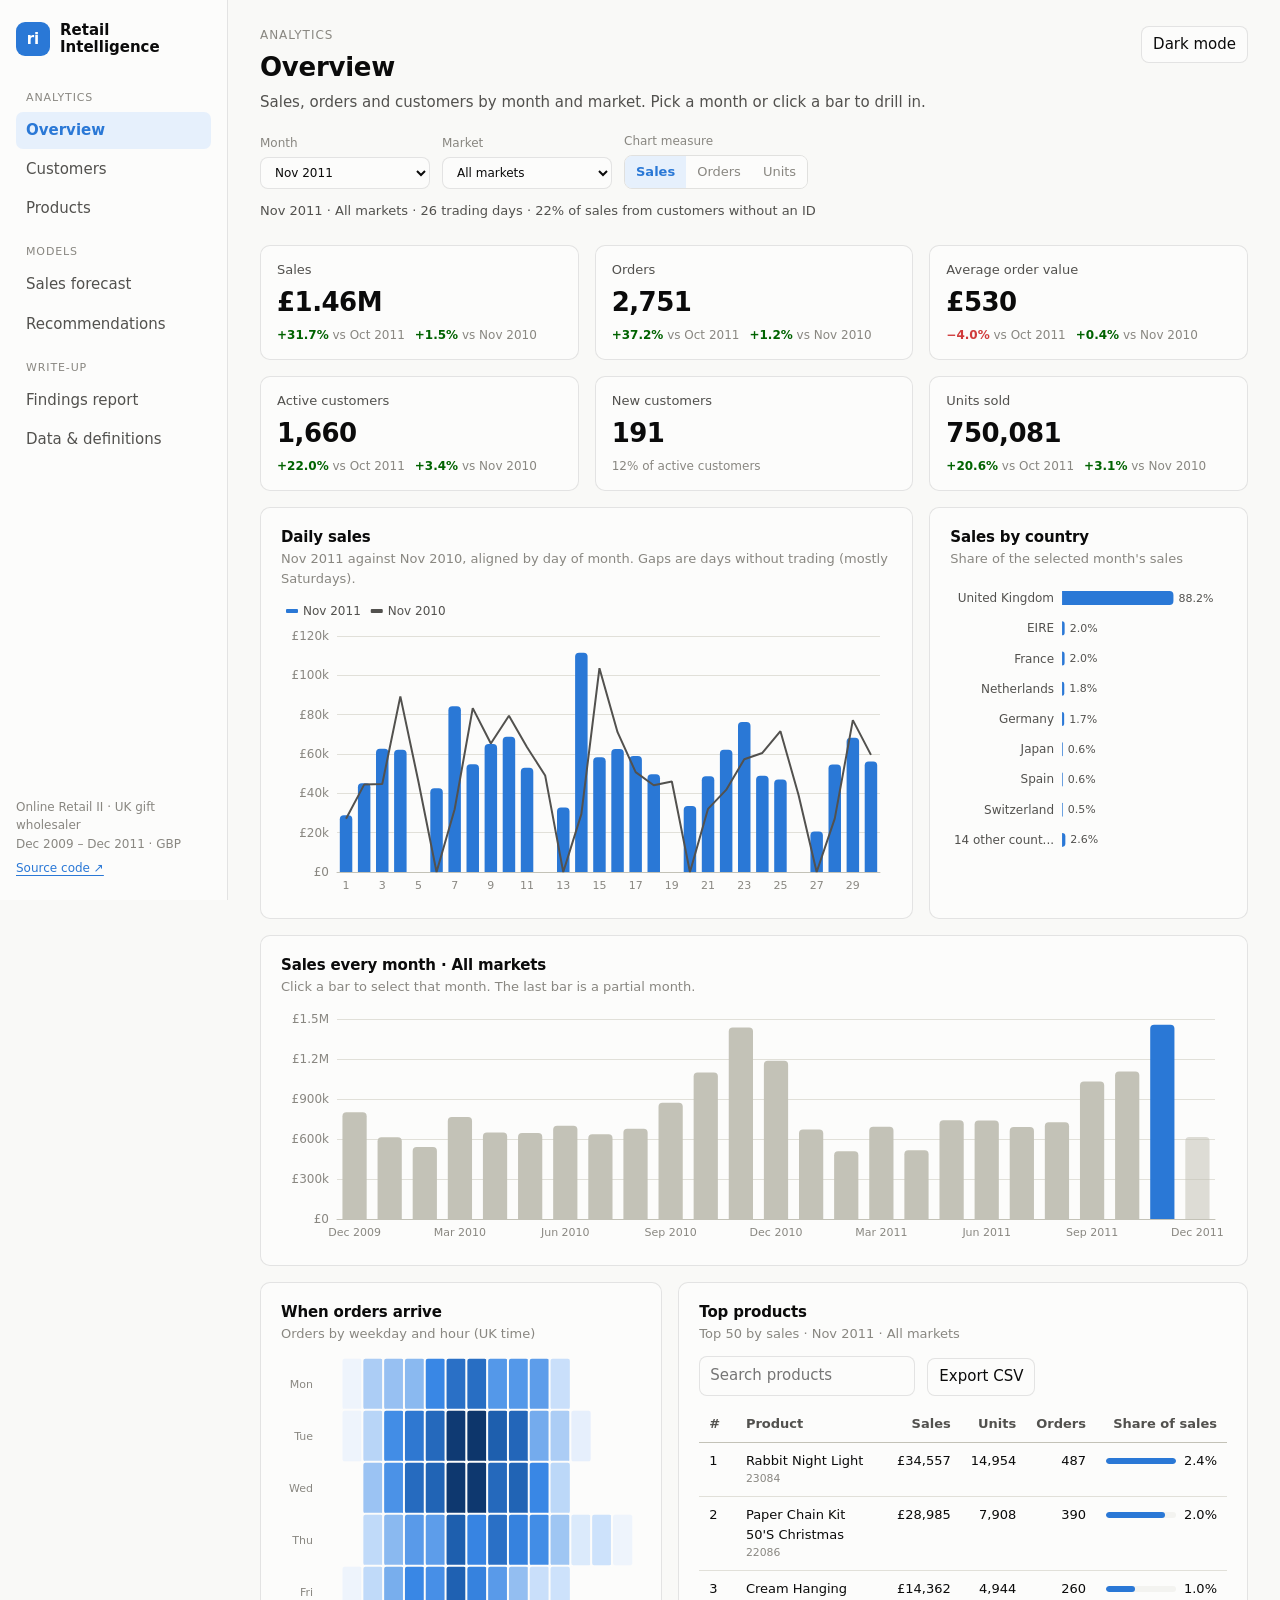
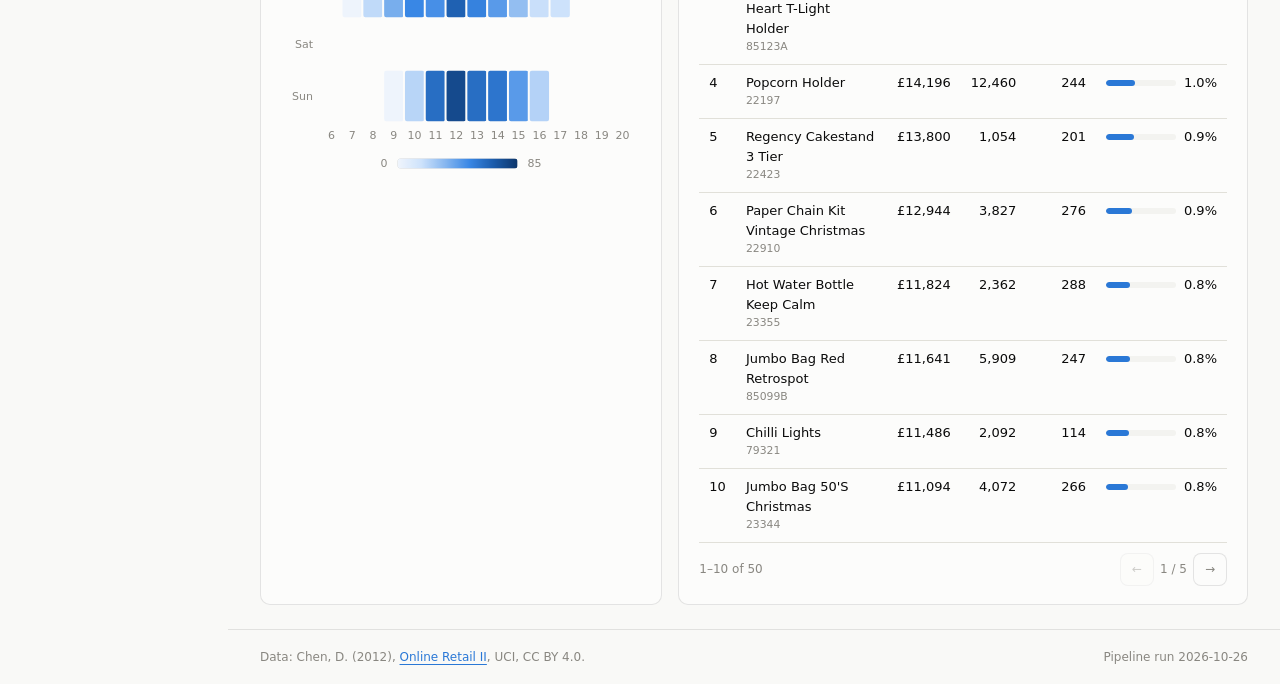
==== commit bce6a6a0: "Upgrade retail dashboard and correct forecast evaluation and reporting" ====
--- a/retail-intelligence/web/index.html
+++ b/retail-intelligence/web/index.html
@@ -3,46 +3,57 @@
 <head>
   <meta charset="utf-8">
   <meta name="viewport" content="width=device-width, initial-scale=1">
-  <title>Retail Intelligence | KPI dashboard</title>
-  <meta name="description" content="Retail performance dashboard with sales KPIs, period comparisons, market breakdowns and model evaluation.">
+  <title>Retail Intelligence</title>
+  <meta name="description" content="Sales, customer, product, forecasting and recommendation analytics for a UK online gift wholesaler, built from 1.07 million real transactions.">
   <link rel="stylesheet" href="assets/style.css">
-  <script type="module" src="assets/app.js"></script>
+  <script src="assets/vendor/echarts.min.js" defer></script>
+  <script type="module" src="assets/js/main.js"></script>
 </head>
 <body>
-  <a class="skip" href="#main">Skip to dashboard</a>
+  <a class="skip" href="#main">Skip to content</a>
+
   <aside class="sidebar">
-    <a class="brand" href="./"><span class="brand-mark">ri.</span><span>Retail<br>Intelligence</span></a>
-    <p class="nav-label">WORKSPACE</p>
-    <nav aria-label="Workspace">
-      <button data-view="overview" aria-pressed="true"><span aria-hidden="true">▦</span> KPI overview</button>
-      <button data-view="forecast" aria-pressed="false"><span aria-hidden="true">↗</span> Sales forecasts</button>
-      <button data-view="models" aria-pressed="false"><span aria-hidden="true">◈</span> Model performance</button>
-      <button data-view="source" aria-pressed="false"><span aria-hidden="true">≡</span> Data & definitions</button>
+    <a class="brand" href="#overview">
+      <span class="brand-mark" aria-hidden="true">ri</span>
+      <span>Retail<br>Intelligence</span>
+    </a>
+    <nav aria-label="Dashboard pages">
+      <p class="nav-label">Analytics</p>
+      <a href="#overview" data-page="overview">Overview</a>
+      <a href="#customers" data-page="customers">Customers</a>
+      <a href="#products" data-page="products">Products</a>
+      <p class="nav-label">Models</p>
+      <a href="#forecast" data-page="forecast">Sales forecast</a>
+      <a href="#recommendations" data-page="recommendations">Recommendations</a>
+      <p class="nav-label">Write-up</p>
+      <a href="#report" data-page="report">Findings report</a>
+      <a href="#data" data-page="data">Data &amp; definitions</a>
     </nav>
-    <div class="sidebar-bottom"><span class="source-dot"></span> Real transaction data<p>Online Retail II<br>2009–2011 · GBP</p><a href="https://github.com/altz211/data-science/tree/main/retail-intelligence">View project source ↗</a></div>
+    <div class="sidebar-foot">
+      <p>Online Retail II · UK gift wholesaler<br>Dec 2009 – Dec 2011 · GBP</p>
+      <a href="https://github.com/altz211/data-science/tree/main/retail-intelligence">Source code ↗</a>
+    </div>
   </aside>
-  <div class="app-shell">
-    <header class="topbar"><span>Analytics <span class="separator">/</span> <strong id="breadcrumb">KPI overview</strong></span><span class="historical"><i></i> Historical dataset</span></header>
-    <main id="main">
-      <div class="page-heading"><div><p class="eyebrow">RETAIL INTELLIGENCE</p><h1 id="page-title">Retail performance</h1><p id="page-subtitle">Sales, customer activity and product performance at a glance.</p></div><button id="download" class="export-button">↓ Export view</button></div>
-      <section id="overview" class="view">
-        <div class="filter-bar"><label>Reporting period<select id="period" aria-label="Reporting period"></select></label><label>Market<select id="market" aria-label="Market"></select></label><p id="comparison" role="status">Loading KPI results…</p><button id="reset" class="text-button">Reset filters</button></div>
-        <div class="kpi-grid" id="metrics" aria-live="polite"></div>
-        <div class="dashboard-grid">
-          <article class="panel trend-panel"><div class="panel-heading"><div><h2>Sales performance</h2><p id="chart-period"></p></div><div class="segmented" aria-label="Trend metric"><button data-metric="sales_gbp" aria-pressed="true">Sales</button><button data-metric="orders" aria-pressed="false">Orders</button><button data-metric="units" aria-pressed="false">Units</button></div></div><div class="chart-legend"><span class="current-key">Selected period</span><span class="previous-key">Previous period</span><small id="chart-unit"></small></div><div id="trend"></div><div id="chart-detail" class="chart-detail" aria-live="polite">Hover or focus a point to inspect daily values.</div></article>
-          <article class="panel market-panel"><div class="panel-heading"><div><h2>Sales by market</h2><p>Share of selected-period sales</p></div><span class="mini-label">GBP</span></div><div id="market-bars" class="ranked-bars"></div><p class="note">Select a market to focus the dashboard.</p></article>
-          <div class="secondary-grid" id="secondary"></div>
-          <article class="panel product-panel"><div class="panel-heading"><div><h2>Top products</h2><p>Ranked by merchandise sales · selected filters</p></div><label class="search-label"><span class="sr-only">Find a product in the top 100</span><input id="search" type="search" placeholder="Search top 100 products"></label></div><div class="table-wrap"><table><thead><tr><th>Product</th><th>Sales</th><th>Units</th><th>Orders</th><th>Sales share</th></tr></thead><tbody id="products"></tbody></table></div><div class="table-footer"><span id="table-count"></span><div><button id="previous-page" aria-label="Previous product page">←</button><span id="page-number"></span><button id="next-page" aria-label="Next product page">→</button></div></div></article>
-          <div class="right-column"><article class="panel customer-panel"><div class="panel-heading"><div><h2>Customer mix</h2><p>Among identified active customers</p></div></div><div id="customer-mix"></div><p class="note">Returning = a purchase observed before the selected period. Missing customer IDs are excluded from this split.</p></article><article class="panel activity-panel"><div class="panel-heading"><div><h2>Weekly rhythm</h2><p>Average sales per observed calendar day</p></div></div><div id="weekday-bars"></div></article></div>
-        </div>
-        <p class="scope-note" id="scope-note"></p>
-      </section>
-      <section id="forecast" class="view" hidden><article class="panel"><div class="panel-heading"><div><h2>Four weeks ahead</h2><p id="forecast-scope"></p></div><label>Product<select id="product"></select></label></div><div id="forecast-chart"></div><div class="chart-legend"><span>Actual</span><span class="current-key">Selected model</span><span class="previous-key">Baseline</span></div><p class="note">Fixed historical holdout. All four predictions use one forecast origin; point estimates have no calibrated uncertainty interval.</p><div id="future"></div></article></section>
-      <section id="models" class="view" hidden><div class="model-grid"><article class="panel"><h2>Forecast validation & holdout</h2><p class="note">Select on validation MAE, then evaluate once on the final holdout.</p><div id="forecast-results"></div></article><article class="panel"><h2>Recommendation benchmark</h2><div id="recommendation-results"></div></article></div></section>
-      <section id="source" class="view" hidden><article class="panel definitions"><h2>Metric definitions</h2><dl><dt>Merchandise sales</dt><dd>Sum of quantity × unit price in GBP for positive purchases, excluding credit invoices and fee codes. This is not net revenue or profit.</dd><dt>Orders & average order value</dt><dd>Orders are distinct purchase invoice numbers. Average order value is merchandise sales divided by orders, including orders with missing customer IDs.</dd><dt>Active customers</dt><dd>Distinct nonmissing customer IDs purchasing during the selected period and market. Customers are counted directly for each slice, not summed across days.</dd><dt>Returning share</dt><dd>Identified active customers whose first observed purchase predates the reporting period, divided by all identified active customers in that slice. Earlier purchases may be in another market.</dd><dt>Period comparison</dt><dd>Monthly reporting compares with the previous month. Partial final-month reporting compares the same elapsed days. Full months use each month's complete calendar length; no trading-day adjustment. All-history reporting has no prior-period comparison.</dd><dt>Data boundaries</dt><dd>Observations run from 1 December 2009 through 9 December 2011. December 2011 is partial. Margin, stock availability, conversion and budget targets are not available in this dataset.</dd></dl></article><article class="panel"><h2>Data quality & provenance</h2><div id="audit"></div><p class="note">Source: Chen, D. (2012), <a href="https://doi.org/10.24432/C5CG6D">Online Retail II</a>, CC BY 4.0. Original observations remain unchanged; SQL defines the reporting views.</p></article></section>
-      <footer><span>Online Retail II · Real historical transactions · GBP</span><a href="https://github.com/altz211/data-science/tree/main/retail-intelligence">SQL, notebooks & models ↗</a></footer>
+
+  <div class="shell">
+    <header class="topbar">
+      <div>
+        <p class="eyebrow" id="eyebrow">Analytics</p>
+        <h1 id="title">Overview</h1>
+        <p class="subtitle" id="subtitle"></p>
+      </div>
+      <button class="ghost" id="theme" type="button">Dark mode</button>
+    </header>
+
+    <main id="main" tabindex="-1">
+      <div id="page" aria-live="polite"><p class="loading">Loading…</p></div>
     </main>
+
+    <footer>
+      <span>Data: Chen, D. (2012), <a href="https://doi.org/10.24432/C5CG6D">Online Retail II</a>, UCI, CC BY 4.0.</span>
+      <span id="generated"></span>
+    </footer>
   </div>
-  <noscript>Enable JavaScript to explore the KPI dashboard.</noscript>
+  <noscript>This dashboard needs JavaScript. The written findings are in docs/report.md.</noscript>
 </body>
 </html>
--- a/retail-intelligence/web/assets/style.css
+++ b/retail-intelligence/web/assets/style.css
@@ -1,152 +1,174 @@
+/* Retail Intelligence dashboard.
+   Colours are roles, defined once for light and once for dark. Charts read the
+   same variables (see js/charts.js), so the theme switch recolours everything. */
+
 :root {
-  --ink: #25344a;
-  --muted: #7b8799;
-  --blue: #386bdb;
-  --blue-light: #edf2ff;
-  --teal: #289c9b;
-  --amber: #bf7936;
-  --line: #e8ecf2;
-  --canvas: #f6f8fb;
+  color-scheme: light;
+  --page: #f9f9f7;
+  --surface: #fcfcfb;
+  --surface-2: #f3f3f0;
+  --ink: #0b0b0b;
+  --ink-2: #52514e;
+  --muted: #898781;
+  --grid: #e1e0d9;
+  --axis: #c3c2b7;
+  --border: rgba(11, 11, 11, 0.1);
+  --accent: #2a78d6;
+  --accent-soft: #e6f0fc;
+  --good: #006300;
+  --bad: #d03b3b;
+  --s1: #2a78d6; --s2: #eb6834; --s3: #1baf7a; --s4: #eda100;
+  --s5: #e87ba4; --s6: #008300; --s7: #6250d6; --s8: #e34948;
+  --seq-0: #f0f5fc; --seq-1: #cde2fb; --seq-2: #86b6ef; --seq-3: #3987e5; --seq-4: #1c5cab; --seq-5: #0d366b;
+  --neutral: #c3c2b7;
+  --radius: 10px;
+  font: 15px/1.55 system-ui, -apple-system, "Segoe UI", sans-serif;
 }
+
+@media (prefers-color-scheme: dark) {
+  :root:not([data-theme="light"]) {
+    color-scheme: dark;
+    --page: #0d0d0d; --surface: #1a1a19; --surface-2: #232321;
+    --ink: #f0efec; --ink-2: #c3c2b7; --muted: #898781;
+    --grid: #2c2c2a; --axis: #383835; --border: rgba(255, 255, 255, 0.1);
+    --accent: #3987e5; --accent-soft: #1d2a3b; --good: #0ca30c; --bad: #e66767;
+    --s1: #3987e5; --s2: #d95926; --s3: #199e70; --s4: #c98500;
+    --s5: #d55181; --s6: #008300; --s7: #9085e9; --s8: #e66767;
+    --seq-0: #1f2530; --seq-1: #184f95; --seq-2: #256abf; --seq-3: #3987e5; --seq-4: #86b6ef; --seq-5: #cde2fb;
+    --neutral: #4a4a46;
+  }
+}
+:root[data-theme="dark"] {
+  color-scheme: dark;
+  --page: #0d0d0d; --surface: #1a1a19; --surface-2: #232321;
+  --ink: #f0efec; --ink-2: #c3c2b7; --muted: #898781;
+  --grid: #2c2c2a; --axis: #383835; --border: rgba(255, 255, 255, 0.1);
+  --accent: #3987e5; --accent-soft: #1d2a3b; --good: #0ca30c; --bad: #e66767;
+  --s1: #3987e5; --s2: #d95926; --s3: #199e70; --s4: #c98500;
+  --s5: #d55181; --s6: #008300; --s7: #9085e9; --s8: #e66767;
+  --seq-0: #1f2530; --seq-1: #184f95; --seq-2: #256abf; --seq-3: #3987e5; --seq-4: #86b6ef; --seq-5: #cde2fb;
+  --neutral: #4a4a46;
+}
+
 * { box-sizing: border-box; }
-body { margin: 0; color: var(--ink); background: var(--canvas); font: 13px/1.5 Inter, -apple-system, BlinkMacSystemFont, 'Segoe UI', sans-serif; }
-button, input, select { font: inherit; }
-button, select { cursor: pointer; }
-button { border: 0; }
-a { color: var(--blue); text-underline-offset: 3px; }
-button:disabled { opacity: .35; cursor: default; }
-:focus-visible { outline: 3px solid #b8c9f5; outline-offset: 3px; }
-[hidden] { display: none !important; }
-.sidebar { position: fixed; inset: 0 auto 0 0; width: 224px; background: #fff; border-right: 1px solid var(--line); padding: 30px 18px; display: flex; flex-direction: column; z-index: 5; }
-.brand { display: flex; gap: 13px; align-items: center; text-decoration: none; color: var(--ink); font-weight: 650; font-size: 14px; line-height: 1.3; padding: 0 9px; }
-.brand-mark { display: grid; place-items: center; background: var(--blue); color: white; width: 42px; height: 42px; border-radius: 11px; font-size: 27px; letter-spacing: -2px; }
-.nav-label { margin: 45px 13px 12px; font-size: 9px; letter-spacing: 1.6px; color: #9aa6b6; font-weight: 600; }
-nav { display: grid; gap: 7px; }
-nav button { display: flex; gap: 13px; align-items: center; background: transparent; color: #7d899b; padding: 13px 14px; border-radius: 7px; text-align: left; font-size: 12px; }
-nav button span { font-size: 19px; width: 20px; line-height: 1; }
-nav button:hover { background: #f7f9fd; }
-nav button[aria-pressed=true] { color: var(--blue); background: var(--blue-light); font-weight: 650; }
-.sidebar-bottom { margin-top: auto; padding: 20px 10px 0; color: #69788e; font-size: 10px; border-top: 1px solid var(--line); }
-.sidebar-bottom p { margin: 12px 0 20px; color: #98a3b2; line-height: 1.8; }
-.sidebar-bottom a { color: #7b8aa1; text-decoration: none; }
-.source-dot, .historical i { display: inline-block; width: 6px; height: 6px; border-radius: 50%; background: var(--teal); margin-right: 6px; }
-.app-shell { margin-left: 224px; }
-.topbar { height: 67px; background: white; border-bottom: 1px solid var(--line); padding: 0 34px; display: flex; justify-content: space-between; align-items: center; color: #8592a6; font-size: 11px; }
-.topbar strong { color: #66758a; font-weight: 500; }
-.separator { margin: 0 15px; color: #c8d0dc; }
-.historical { font-size: 10px; }
-main { padding: 29px 32px 20px; max-width: 1700px; margin: auto; }
-.page-heading { display: flex; justify-content: space-between; align-items: center; gap: 20px; margin-bottom: 22px; }
-.eyebrow { margin: 0 0 4px; font-size: 9px; color: #94a0b2; font-weight: 600; letter-spacing: 1.6px; }
-h1 { font-size: 25px; letter-spacing: -.7px; font-weight: 650; margin: 0 0 5px; }
-.page-heading p:last-child { font-size: 11px; color: var(--muted); margin: 0; }
-h2 { font-size: 13px; font-weight: 650; margin: 0; }
-h3 { font-size: 12px; font-weight: 600; margin: 22px 0 12px; }
-p { margin-top: 0; }
-.export-button { border: 1px solid #dce4f1; background: white; color: #5b6d8b; padding: 9px 14px; border-radius: 6px; font-size: 11px; white-space: nowrap; }
-.export-button:hover { border-color: var(--blue); color: var(--blue); }
-.filter-bar { display: flex; align-items: center; gap: 22px; background: white; border: 1px solid var(--line); border-radius: 8px; padding: 13px 17px; margin-bottom: 20px; }
-label { color: #8d99a9; font-size: 9px; display: flex; flex-direction: column; gap: 3px; }
-select { border: 0; color: #485b77; background: transparent; padding: 2px 24px 2px 0; font-size: 11px; font-weight: 550; max-width: 280px; }
-.filter-bar p { margin: 0 0 0 auto; max-width: 300px; color: #9aa4b3; font-size: 9px; text-align: right; }
-.text-button { color: var(--blue); background: transparent; font-size: 10px; padding: 8px 0; white-space: nowrap; }
-.kpi-grid { display: grid; grid-template-columns: repeat(4, minmax(0,1fr)); gap: 17px; margin-bottom: 20px; }
-.kpi-card { background: white; border: 1px solid var(--line); border-radius: 8px; padding: 18px 19px 13px; min-width: 0; }
-.kpi-top { display: flex; justify-content: space-between; align-items: center; color: #8794a8; font-size: 10px; }
-.kpi-icon { font-size: 12px; background: var(--blue-light); color: #6589de; display: grid; place-items: center; width: 25px; height: 25px; border-radius: 6px; }
-.kpi-value { font-size: clamp(22px, 2.1vw, 31px); letter-spacing: -.8px; font-weight: 650; line-height: 1.2; margin: 11px 0 9px; }
-.kpi-bottom { display: flex; gap: 9px; align-items: center; min-height: 26px; }
-.delta { font-size: 9px; background: #edf5f5; color: #308681; padding: 3px 5px; border-radius: 4px; white-space: nowrap; }
-.delta.negative { color: #b17b41; background: #fcf4e9; }
-.delta.neutral { color: #929baa; background: #f6f8fb; }
-.delta-label { font-size: 8px; color: #a6afbc; }
-.sparkline { margin-left: auto; width: 64px; height: 26px; }
-.dashboard-grid { display: grid; grid-template-columns: minmax(0, 1.9fr) minmax(260px, 1fr); gap: 20px; }
-.panel { border: 1px solid var(--line); border-radius: 8px; background: #fff; padding: 20px; min-width: 0; }
-.panel-heading { display: flex; align-items: start; justify-content: space-between; gap: 15px; margin-bottom: 16px; }
-.panel-heading p { color: #9ba5b3; font-size: 9px; margin: 5px 0 0; }
-.mini-label { font-size: 8px; color: #a2acb9; }
-.segmented { display: flex; gap: 2px; background: #f7f9fc; padding: 3px; border-radius: 5px; }
-.segmented button { background: transparent; color: #96a1b2; font-size: 9px; border-radius: 3px; padding: 5px 9px; }
-.segmented button[aria-pressed=true] { background: white; color: var(--blue); box-shadow: 0 1px 3px #2f42600c; }
-.chart-legend { display: flex; align-items: center; gap: 17px; font-size: 8px; color: #91a0b3; margin-bottom: 12px; }
-.chart-legend span:before { content: ''; display: inline-block; height: 2px; width: 12px; background: #293c59; vertical-align: middle; margin-right: 5px; }
-.chart-legend .current-key:before { background: var(--blue); }
-.chart-legend .previous-key:before { background: #b3c1d9; }
-.chart-legend small { margin-left: auto; font-size: 8px; }
-svg { width: 100%; display: block; }
-svg text { font: 10px system-ui,sans-serif; fill: #a2adbd; }
-.chart-detail { padding-top: 10px; color: #8898ae; font-size: 9px; min-height: 28px; border-top: 1px solid #f2f4f8; }
-.ranked-bars { display: grid; gap: 15px; padding: 3px 0 8px; }
-.market-row { background: none; padding: 0; text-align: left; width: 100%; }
-.market-row:hover .bar-fill { background: #2457bd; }
-.market-label { display: flex; justify-content: space-between; gap: 10px; font-size: 10px; color: #7c899c; margin-bottom: 6px; }
-.market-label strong { font-weight: 500; color: #55667f; }
-.bar-track { height: 6px; background: #f4f6fa; border-radius: 2px; }
-.bar-fill { height: 100%; background: #6b91e6; border-radius: 2px; }
-.market-row:nth-child(2) .bar-fill { background: #8bacee; }
-.market-row:nth-child(n+3) .bar-fill { background: #b5c9f0; }
-.note { color: #97a2b2; font-size: 10px; line-height: 1.7; margin: 15px 0 0; }
-.secondary-grid { grid-column: 1/-1; display: grid; grid-template-columns: repeat(4,1fr); gap: 17px; }
-.secondary-card { border: 1px solid var(--line); background: #fff; border-radius: 7px; padding: 14px 18px; }
-.secondary-card span { display: block; font-size: 9px; color: #98a3b3; }
-.secondary-card strong { font-size: 20px; font-weight: 600; display: inline-block; margin: 5px 0 0; letter-spacing: -.5px; }
-.secondary-card small { color: #a0aab8; font-size: 9px; margin-left: 9px; }
-.product-panel { padding: 20px 0 0; align-self: start; }
-.product-panel .panel-heading { padding: 0 20px; }
-.search-label input { font-size: 9px; color: #63748c; border: 1px solid #e7edf4; border-radius: 5px; padding: 8px 10px; width: 175px; background: #fafbfd; }
+body { margin: 0; background: var(--page); color: var(--ink); display: flex; min-height: 100vh; }
+a { color: var(--accent); text-underline-offset: 3px; }
+h1, h2, h3 { margin: 0; letter-spacing: -0.01em; }
+h2 { font-size: 15px; font-weight: 600; }
+h3 { font-size: 14px; font-weight: 600; margin: 16px 0 6px; }
+p { margin: 0; }
+button, select, input { font: inherit; color: inherit; }
+.skip { position: absolute; left: -999px; }
+.skip:focus { left: 16px; top: 16px; z-index: 10; background: var(--surface); padding: 8px 12px; }
+
+/* ---------- layout */
+.sidebar {
+  width: 228px; flex: none; position: sticky; top: 0; height: 100vh; overflow-y: auto;
+  padding: 22px 16px; border-right: 1px solid var(--border); background: var(--surface);
+  display: flex; flex-direction: column; gap: 18px;
+}
+.brand { display: flex; gap: 10px; align-items: center; color: var(--ink); text-decoration: none; font-weight: 650; line-height: 1.15; }
+.brand-mark { width: 34px; height: 34px; border-radius: 9px; display: grid; place-items: center; background: var(--accent); color: #fff; font-weight: 700; }
+nav { display: flex; flex-direction: column; gap: 2px; }
+.nav-label { font-size: 11px; text-transform: uppercase; letter-spacing: 0.08em; color: var(--muted); margin: 14px 10px 4px; }
+nav a { color: var(--ink-2); text-decoration: none; padding: 7px 10px; border-radius: 7px; }
+nav a:hover { background: var(--surface-2); color: var(--ink); }
+nav a[aria-current="page"] { background: var(--accent-soft); color: var(--accent); font-weight: 600; }
+.sidebar-foot { margin-top: auto; font-size: 12px; color: var(--muted); display: grid; gap: 6px; }
+
+.shell { flex: 1; min-width: 0; display: flex; flex-direction: column; }
+.topbar { display: flex; justify-content: space-between; align-items: flex-start; gap: 16px; padding: 26px 32px 10px; }
+.eyebrow { font-size: 12px; text-transform: uppercase; letter-spacing: 0.08em; color: var(--muted); }
+.topbar h1 { font-size: 26px; margin: 2px 0 4px; }
+.subtitle { color: var(--ink-2); max-width: 760px; }
+main { padding: 8px 32px 24px; outline: none; }
+footer { margin-top: auto; padding: 18px 32px; font-size: 12px; color: var(--muted); display: flex; justify-content: space-between; gap: 12px; flex-wrap: wrap; border-top: 1px solid var(--border); }
+
+.grid { display: grid; grid-template-columns: repeat(12, minmax(0, 1fr)); gap: 16px; }
+.span-12 { grid-column: span 12; } .span-8 { grid-column: span 8; } .span-7 { grid-column: span 7; }
+.span-6 { grid-column: span 6; } .span-5 { grid-column: span 5; } .span-4 { grid-column: span 4; }
+
+.card { background: var(--surface); border: 1px solid var(--border); border-radius: var(--radius); padding: 18px 20px; min-width: 0; }
+.card-head { display: flex; justify-content: space-between; align-items: flex-start; gap: 12px; margin-bottom: 10px; flex-wrap: wrap; }
+.card-head p, .note { color: var(--muted); font-size: 13px; }
+.note { margin-top: 10px; }
+.chart { width: 100%; height: 300px; }
+.chart.tall { height: 380px; }
+.chart.short { height: 240px; }
+
+/* ---------- filters and controls */
+.filters { display: flex; flex-wrap: wrap; gap: 12px; align-items: end; margin-bottom: 16px; }
+.filters label, .field { display: grid; gap: 4px; font-size: 12px; color: var(--muted); }
+select, input[type="search"] {
+  background: var(--surface); border: 1px solid var(--border); border-radius: 8px; padding: 7px 10px; min-width: 170px; color: var(--ink);
+}
+.filters .context { color: var(--ink-2); font-size: 13px; padding-bottom: 8px; }
+.ghost, .segmented button, .pager button {
+  background: var(--surface); border: 1px solid var(--border); border-radius: 8px; padding: 6px 11px; cursor: pointer;
+}
+.ghost:hover, .segmented button:hover, .pager button:hover:not(:disabled) { background: var(--surface-2); }
+.segmented { display: inline-flex; border: 1px solid var(--border); border-radius: 8px; overflow: hidden; }
+.segmented button { border: 0; border-radius: 0; font-size: 13px; }
+.segmented button[aria-pressed="true"] { background: var(--accent-soft); color: var(--accent); font-weight: 600; }
+button:focus-visible, a:focus-visible, select:focus-visible, input:focus-visible { outline: 2px solid var(--accent); outline-offset: 2px; }
+
+/* ---------- KPI tiles */
+.tiles { display: grid; grid-template-columns: repeat(auto-fit, minmax(200px, 1fr)); gap: 16px; margin-bottom: 16px; }
+.tile { background: var(--surface); border: 1px solid var(--border); border-radius: var(--radius); padding: 14px 16px; }
+.tile .label { font-size: 13px; color: var(--ink-2); }
+.tile .value { font-size: 26px; font-weight: 650; margin: 2px 0 4px; letter-spacing: -0.02em; }
+.tile .deltas { display: flex; flex-wrap: wrap; gap: 4px 10px; font-size: 12px; color: var(--muted); }
+.up { color: var(--good); } .down { color: var(--bad); }
+
+/* ---------- tables */
 .table-wrap { overflow-x: auto; }
-table { width: 100%; border-collapse: collapse; text-align: right; font-size: 10px; }
-th { font-weight: 500; color: #9aa6b6; background: #fafbfd; font-size: 9px; }
-th,td { padding: 12px 18px; border-bottom: 1px solid #f0f3f8; font-variant-numeric: tabular-nums; white-space: nowrap; }
-th:first-child,td:first-child { text-align: left; }
-td { color: #65758f; }
-td:first-child { color: #53637b; white-space: normal; max-width: 250px; }
-td small { color: #aab3bf; display: block; font-size: 8px; margin-top: 3px; }
-.product-name { display: block; max-width: 210px; overflow: hidden; text-overflow: ellipsis; white-space: nowrap; font-size: 9px; }
-.share-cell { display: flex; gap: 9px; align-items: center; justify-content: end; }
-.share-cell i { display: block; height: 4px; width: 42px; background: #edf2fc; border-radius: 2px; }
-.share-cell b { display: block; height: 4px; background: #85a5ec; border-radius: 2px; }
-.table-footer { display: flex; justify-content: space-between; padding: 12px 18px; align-items: center; font-size: 9px; color: #a2adbc; }
-.table-footer div { display: flex; align-items: center; gap: 12px; }
-.table-footer button { color: #8e9bb0; border: 1px solid #e9edf3; border-radius: 3px; background: white; padding: 2px 7px; }
-.right-column { display: grid; gap: 20px; align-self: start; }
-.mix-number { display: flex; align-items: baseline; gap: 8px; margin: 8px 0 14px; }
-.mix-number strong { font-size: 29px; font-weight: 600; color: #3a7183; letter-spacing: -.8px; }
-.mix-number span { color: #97a6b8; font-size: 10px; }
-.mix-track { height: 10px; border-radius: 3px; background: #e8f1f3; overflow: hidden; }
-.mix-track i { height: 100%; display: block; background: #45a2ac; }
-.mix-labels { display: flex; justify-content: space-between; color: #8a9aae; font-size: 9px; margin-top: 12px; }
-.weekdays { display: flex; align-items: end; gap: 12px; height: 90px; padding-top: 12px; }
-.weekday { flex: 1; min-width: 0; text-align: center; font-size: 8px; color: #9ba8ba; }
-.weekday i { display: block; max-width: 19px; margin: auto auto 8px; background: #c0d0f3; border-radius: 3px 3px 0 0; }
-.weekday.peak i { background: #4c7ade; }
-.scope-note { margin: 17px 0 0; color: #a0aab8; font-size: 9px; }
-.model-grid { display: grid; gap: 20px; }
-.definitions dl { max-width: 950px; font-size: 12px; }
-dt { margin: 20px 0 7px; font-weight: 600; }
-dd { color: #8190a5; margin-left: 0; line-height: 1.8; }
-#source .panel { margin-bottom: 20px; }
-footer { display: flex; justify-content: space-between; gap: 15px; margin-top: 25px; padding: 17px 0 0; border-top: 1px solid var(--line); font-size: 9px; color: #a0aabc; }
-footer a { text-decoration: none; color: #8d9bb0; }
-.skip { position: absolute; top: -60px; left: 15px; padding: 10px; z-index: 20; background: #fff; }
-.skip:focus { top: 10px; }
-.sr-only { position: absolute; width: 1px; height: 1px; padding: 0; overflow: hidden; clip: rect(0,0,0,0); white-space: nowrap; border: 0; }
-@media(min-width:1500px) { body { font-size: 14px; } h2 { font-size: 15px; } .kpi-top { font-size: 12px; } .market-label { font-size: 12px; } .panel-heading p { font-size: 11px; } th,td { font-size: 12px; } .product-name { font-size: 11px; } }
-@media(max-width:1100px) { .sidebar { width: 190px; padding: 25px 12px; } .app-shell { margin-left: 190px; } main { padding: 25px 20px; } .dashboard-grid { grid-template-columns: minmax(0,1.7fr) minmax(240px,1fr); gap: 15px; } .panel { padding: 16px; } .kpi-grid { gap: 12px; } .kpi-card { padding: 15px 12px; } .sparkline { display: none; } .filter-bar { gap: 15px; } .product-panel .panel-heading { flex-wrap: wrap; } .segmented button { padding: 5px 6px; } }
-@media(max-width:900px) { .sidebar { width: 68px; padding: 22px 8px; } .brand { padding: 0 4px; } .brand>span:last-child,.nav-label,.sidebar-bottom { display: none; } nav { margin-top: 35px; } nav button { font-size: 0; padding: 14px 16px; } nav button span { font-size: 20px; } .app-shell { margin-left: 68px; } .dashboard-grid { grid-template-columns: 1fr; } .secondary-grid { grid-column: auto; } .right-column { grid-template-columns: 1fr 1fr; } .filter-bar p { max-width: 200px; } .topbar { padding: 0 20px; } }
-@media(max-width:600px) { main { padding: 23px 14px; } .kpi-grid { grid-template-columns: 1fr 1fr; } .secondary-grid { grid-template-columns: 1fr 1fr; gap: 12px; } .right-column { grid-template-columns: 1fr; } .page-heading { align-items: start; } .export-button { font-size: 9px; padding: 8px; } h1 { font-size: 22px; } .page-heading p:last-child { font-size: 10px; } .filter-bar { flex-wrap: wrap; gap: 14px; } .filter-bar p { text-align: left; margin: 0; max-width: none; flex: 1 1 65%; } .filter-bar label { flex: 1 1 40%; } .filter-bar select { max-width: 140px; font-size: 10px; } .panel-heading { flex-wrap: wrap; } .topbar .historical { font-size: 0; } .sidebar { width: 54px; padding: 20px 5px; } .app-shell { margin-left: 54px; } .brand-mark { height: 36px; width: 36px; font-size: 23px; } .brand { padding: 0 4px; } nav button { padding: 14px 12px; } footer { flex-wrap: wrap; } .trend-panel { padding: 15px 12px; } .segmented { margin-left: auto; } }
-/* Keep dashboard labels readable at normal browser zoom. */
-.kpi-top { font-size: 12px; }
-.delta { font-size: 11px; }
-.delta-label { font-size: 9px; }
-.panel-heading p, .market-label { font-size: 11px; }
-.chart-legend, .chart-detail { font-size: 10px; }
-.filter-bar label { font-size: 10px; }
-.filter-bar select { font-size: 12px; }
-.filter-bar p { font-size: 10px; }
-.product-name, th, td { font-size: 11px; }
-.secondary-card span, .secondary-card small { font-size: 10px; }
-.kpi-top, .panel-heading p, .market-label, .chart-legend, .chart-detail, .secondary-card span, .scope-note, .note, .table-footer, .filter-bar p { color: #738198; }
-svg text { fill: #7e8b9f; }
-.market-row:disabled { opacity: 1; }
+table { width: 100%; border-collapse: collapse; font-size: 13px; }
+th { text-align: left; font-weight: 600; color: var(--ink-2); border-bottom: 1px solid var(--axis); padding: 8px 10px; white-space: nowrap; }
+td { border-bottom: 1px solid var(--grid); padding: 8px 10px; vertical-align: top; }
+td.num, th.num { text-align: right; font-variant-numeric: tabular-nums; white-space: nowrap; }
+td small { display: block; color: var(--muted); }
+tr.highlight td { background: var(--accent-soft); }
+.bar-cell { display: flex; align-items: center; gap: 8px; justify-content: flex-end; }
+.bar-cell i { display: block; width: 70px; height: 6px; background: var(--surface-2); border-radius: 3px; overflow: hidden; }
+.bar-cell b { display: block; height: 100%; background: var(--s1); border-radius: 3px; }
+.table-foot { display: flex; justify-content: space-between; align-items: center; margin-top: 10px; font-size: 12px; color: var(--muted); }
+.pager { display: flex; gap: 6px; align-items: center; }
+.pager button:disabled { opacity: 0.4; cursor: default; }
+
+/* ---------- lists, report, definitions */
+.list { list-style: none; margin: 0; padding: 0; }
+.list li { display: flex; justify-content: space-between; gap: 12px; padding: 8px 0; border-bottom: 1px solid var(--grid); font-size: 13px; }
+.list li span:last-child { color: var(--muted); font-variant-numeric: tabular-nums; }
+.findings { display: grid; gap: 14px; }
+.finding { display: grid; grid-template-columns: 170px 1fr; gap: 20px; }
+.finding .metric { font-size: 30px; font-weight: 650; letter-spacing: -0.02em; color: var(--accent); }
+.finding .metric small { display: block; font-size: 12px; font-weight: 400; color: var(--muted); letter-spacing: 0; }
+.finding h2 { font-size: 16px; margin-bottom: 6px; }
+.finding .action { margin-top: 8px; padding: 8px 12px; border-left: 3px solid var(--accent); background: var(--surface-2); font-size: 13px; color: var(--ink-2); border-radius: 0 6px 6px 0; }
+.summary-strip { display: grid; grid-template-columns: repeat(auto-fit, minmax(230px, 1fr)); gap: 12px; margin-bottom: 18px; }
+dl { display: grid; grid-template-columns: 200px 1fr; gap: 10px 20px; margin: 0; font-size: 14px; }
+dt { font-weight: 600; } dd { margin: 0; color: var(--ink-2); }
+.pill { display: inline-block; font-size: 11px; padding: 2px 8px; border-radius: 99px; background: var(--surface-2); color: var(--ink-2); }
+.pill.win { background: var(--accent-soft); color: var(--accent); font-weight: 600; }
+.loading, .error { color: var(--muted); padding: 40px 0; }
+
+/* ---------- small screens */
+@media (max-width: 1100px) {
+  .span-8, .span-7, .span-6, .span-5, .span-4 { grid-column: span 12; }
+}
+@media (max-width: 820px) {
+  body { flex-direction: column; }
+  .sidebar { width: auto; height: auto; position: static; flex-direction: row; flex-wrap: wrap; align-items: center; padding: 12px 16px; gap: 10px; }
+  nav { flex-direction: row; overflow-x: auto; width: 100%; }
+  .nav-label, .sidebar-foot { display: none; }
+  nav a { white-space: nowrap; }
+  .topbar, main, footer { padding-left: 16px; padding-right: 16px; }
+  .finding { grid-template-columns: 1fr; gap: 6px; }
+  dl { grid-template-columns: 1fr; }
+  select, input[type="search"] { min-width: 0; width: 100%; }
+  .filters label { flex: 1 1 140px; }
+}
+
+#tiles { grid-template-columns: repeat(3, minmax(0, 1fr)); }
+@media (min-width: 1600px) { #tiles { grid-template-columns: repeat(6, minmax(0, 1fr)); } }
+@media (max-width: 600px) { .tiles, #tiles { grid-template-columns: repeat(2, minmax(0, 1fr)); gap: 10px; } .tile { min-width: 0; padding: 12px; } .tile .value { font-size: 22px; } }
